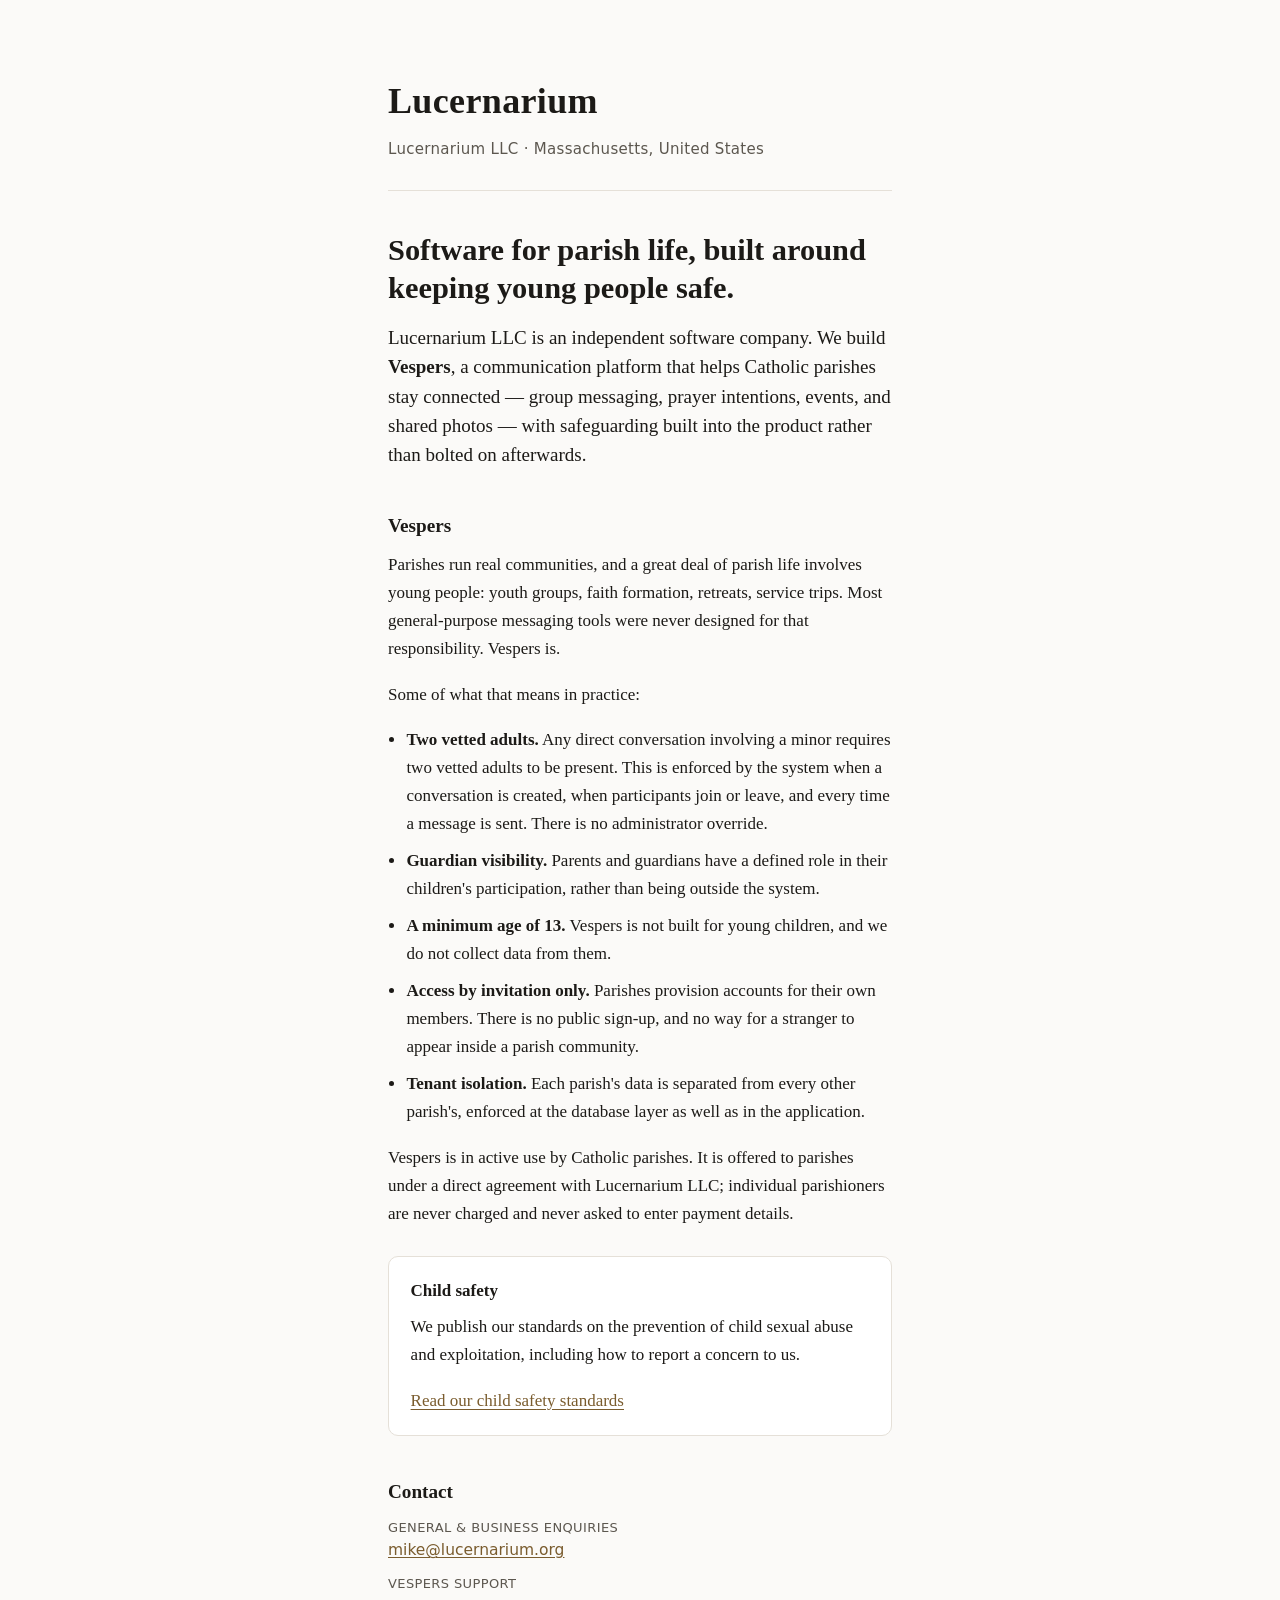
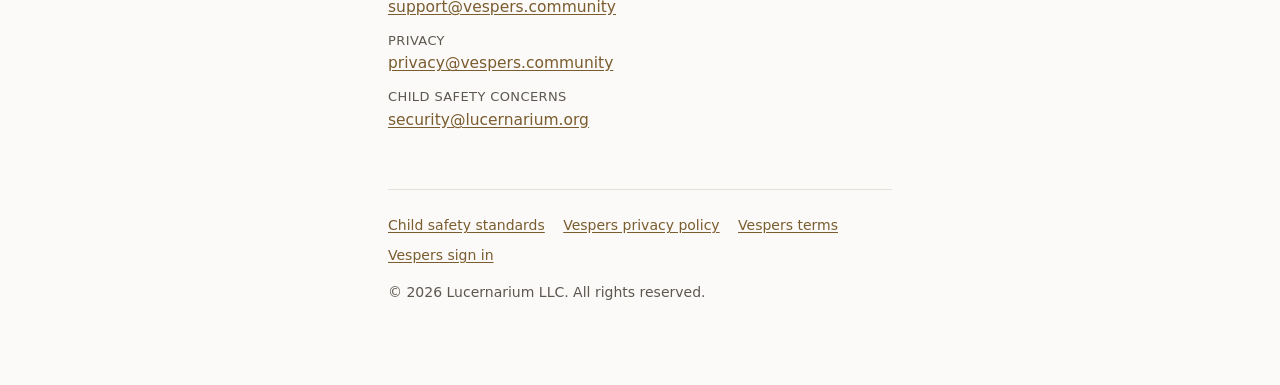
==== index.html @ a2152843 "Company site for Lucernarium LLC Static HTML, no build step. Exists to satisfy three external requir" ====
<!doctype html>
<!-- Copyright 2026 Lucernarium, LLC. All rights reserved. -->
<html lang="en">
  <head>
    <meta charset="utf-8" />
    <meta name="viewport" content="width=device-width, initial-scale=1" />
    <title>Lucernarium LLC</title>
    <meta
      name="description"
      content="Lucernarium LLC builds Vespers, a communication platform for Catholic parishes with child safety designed into its core."
    />
    <link rel="stylesheet" href="/styles.css" />
  </head>
  <body>
    <a class="skip-link" href="#main">Skip to content</a>

    <div class="wrap">
      <header class="masthead">
        <p class="wordmark"><a href="/">Lucernarium</a></p>
        <p class="entity">Lucernarium LLC &middot; Massachusetts, United States</p>
      </header>

      <main id="main">
        <h1>Software for parish life, built around keeping young people safe.</h1>

        <p class="lede">
          Lucernarium LLC is an independent software company. We build
          <strong>Vespers</strong>, a communication platform that helps Catholic
          parishes stay connected &mdash; group messaging, prayer intentions,
          events, and shared photos &mdash; with safeguarding built into the
          product rather than bolted on afterwards.
        </p>

        <h2>Vespers</h2>

        <p>
          Parishes run real communities, and a great deal of parish life involves
          young people: youth groups, faith formation, retreats, service trips.
          Most general-purpose messaging tools were never designed for that
          responsibility. Vespers is.
        </p>

        <p>Some of what that means in practice:</p>

        <ul>
          <li>
            <strong>Two vetted adults.</strong> Any direct conversation involving
            a minor requires two vetted adults to be present. This is enforced by
            the system when a conversation is created, when participants join or
            leave, and every time a message is sent. There is no administrator
            override.
          </li>
          <li>
            <strong>Guardian visibility.</strong> Parents and guardians have a
            defined role in their children's participation, rather than being
            outside the system.
          </li>
          <li>
            <strong>A minimum age of 13.</strong> Vespers is not built for young
            children, and we do not collect data from them.
          </li>
          <li>
            <strong>Access by invitation only.</strong> Parishes provision
            accounts for their own members. There is no public sign-up, and no
            way for a stranger to appear inside a parish community.
          </li>
          <li>
            <strong>Tenant isolation.</strong> Each parish's data is separated
            from every other parish's, enforced at the database layer as well as
            in the application.
          </li>
        </ul>

        <p>
          Vespers is in active use by Catholic parishes. It is offered to
          parishes under a direct agreement with Lucernarium LLC; individual
          parishioners are never charged and never asked to enter payment
          details.
        </p>

        <div class="card">
          <h3 style="margin-top: 0">Child safety</h3>
          <p>
            We publish our standards on the prevention of child sexual abuse and
            exploitation, including how to report a concern to us.
          </p>
          <p style="margin-bottom: 0">
            <a href="/child-safety/">Read our child safety standards</a>
          </p>
        </div>

        <h2>Contact</h2>

        <ul class="contact-list">
          <li>
            <span class="label">General &amp; business enquiries</span>
            <a href="mailto:mike@lucernarium.org">mike@lucernarium.org</a>
          </li>
          <li>
            <span class="label">Vespers support</span>
            <a href="mailto:support@vespers.community">support@vespers.community</a>
          </li>
          <li>
            <span class="label">Privacy</span>
            <a href="mailto:privacy@vespers.community">privacy@vespers.community</a>
          </li>
          <li>
            <span class="label">Child safety concerns</span>
            <a href="mailto:security@lucernarium.org">security@lucernarium.org</a>
          </li>
        </ul>
      </main>

      <footer class="site-footer">
        <nav aria-label="Footer">
          <a href="/child-safety/">Child safety standards</a>
          <a href="https://vespers.community/privacy">Vespers privacy policy</a>
          <a href="https://vespers.community/terms">Vespers terms</a>
          <a href="https://vespers.community">Vespers sign in</a>
        </nav>
        <p>&copy; 2026 Lucernarium LLC. All rights reserved.</p>
      </footer>
    </div>
  </body>
</html>
---- styles.css ----
/* Copyright 2026 Lucernarium, LLC. All rights reserved. */

:root {
  color-scheme: light dark;

  --bg: #fbfaf8;
  --bg-raised: #ffffff;
  --text: #1c1a17;
  --text-muted: #5c574f;
  --rule: #e5e0d8;
  --accent: #7a5c2e;
  --accent-text: #ffffff;
  --focus: #7a5c2e;

  --measure: 34rem;
  --space: 1.5rem;
}

@media (prefers-color-scheme: dark) {
  :root {
    --bg: #161513;
    --bg-raised: #1e1c19;
    --text: #ece8e1;
    --text-muted: #a8a196;
    --rule: #2e2b26;
    --accent: #d4b483;
    --accent-text: #1c1a17;
    --focus: #d4b483;
  }
}

*,
*::before,
*::after {
  box-sizing: border-box;
}

html {
  -webkit-text-size-adjust: 100%;
}

body {
  margin: 0;
  padding: 0;
  background: var(--bg);
  color: var(--text);
  font-family: ui-serif, Georgia, "Iowan Old Style", "Palatino Linotype", serif;
  font-size: 1.0625rem;
  line-height: 1.65;
  text-rendering: optimizeLegibility;
}

.skip-link {
  position: absolute;
  left: -9999px;
  top: 0;
  padding: 0.75rem 1rem;
  background: var(--accent);
  color: var(--accent-text);
  z-index: 10;
}

.skip-link:focus {
  left: 0;
}

.wrap {
  max-width: var(--measure);
  margin: 0 auto;
  padding: clamp(2rem, 6vw, 4.5rem) 1.25rem 4rem;
}

header.masthead {
  border-bottom: 1px solid var(--rule);
  padding-bottom: 1.75rem;
  margin-bottom: 2.5rem;
}

.wordmark {
  font-size: clamp(1.75rem, 5vw, 2.25rem);
  letter-spacing: 0.01em;
  margin: 0 0 0.35rem;
  font-weight: 600;
}

.wordmark a {
  color: inherit;
  text-decoration: none;
}

.entity {
  margin: 0;
  color: var(--text-muted);
  font-size: 0.9375rem;
  font-family: ui-sans-serif, system-ui, -apple-system, "Segoe UI", sans-serif;
  letter-spacing: 0.02em;
}

h1 {
  font-size: clamp(1.5rem, 4.5vw, 1.9rem);
  line-height: 1.25;
  margin: 0 0 1rem;
  font-weight: 600;
}

h2 {
  font-size: 1.2rem;
  margin: 2.75rem 0 0.75rem;
  font-weight: 600;
  line-height: 1.3;
}

h3 {
  font-size: 1.0625rem;
  margin: 1.75rem 0 0.5rem;
  font-weight: 600;
}

p {
  margin: 0 0 1.1rem;
}

.lede {
  font-size: 1.1875rem;
  line-height: 1.55;
  color: var(--text);
}

ul {
  padding-left: 1.15rem;
  margin: 0 0 1.1rem;
}

li {
  margin-bottom: 0.55rem;
}

a {
  color: var(--accent);
  text-underline-offset: 0.15em;
}

a:focus-visible,
.skip-link:focus-visible {
  outline: 2px solid var(--focus);
  outline-offset: 2px;
  border-radius: 2px;
}

.card {
  background: var(--bg-raised);
  border: 1px solid var(--rule);
  border-radius: 10px;
  padding: 1.25rem 1.35rem;
  margin: 1.75rem 0;
}

.card p:last-child,
.card ul:last-child {
  margin-bottom: 0;
}

.contact-list {
  list-style: none;
  padding: 0;
  margin: 0;
  font-family: ui-sans-serif, system-ui, -apple-system, "Segoe UI", sans-serif;
  font-size: 0.9688rem;
}

.contact-list li {
  margin-bottom: 0.6rem;
}

.contact-list .label {
  display: block;
  color: var(--text-muted);
  font-size: 0.8125rem;
  letter-spacing: 0.03em;
  text-transform: uppercase;
}

footer.site-footer {
  border-top: 1px solid var(--rule);
  margin-top: 3.5rem;
  padding-top: 1.5rem;
  color: var(--text-muted);
  font-size: 0.875rem;
  font-family: ui-sans-serif, system-ui, -apple-system, "Segoe UI", sans-serif;
}

footer.site-footer nav {
  margin-bottom: 0.85rem;
  display: flex;
  flex-wrap: wrap;
  gap: 0.4rem 1.15rem;
}

.updated {
  margin: 0;
  font-size: 0.8125rem;
}
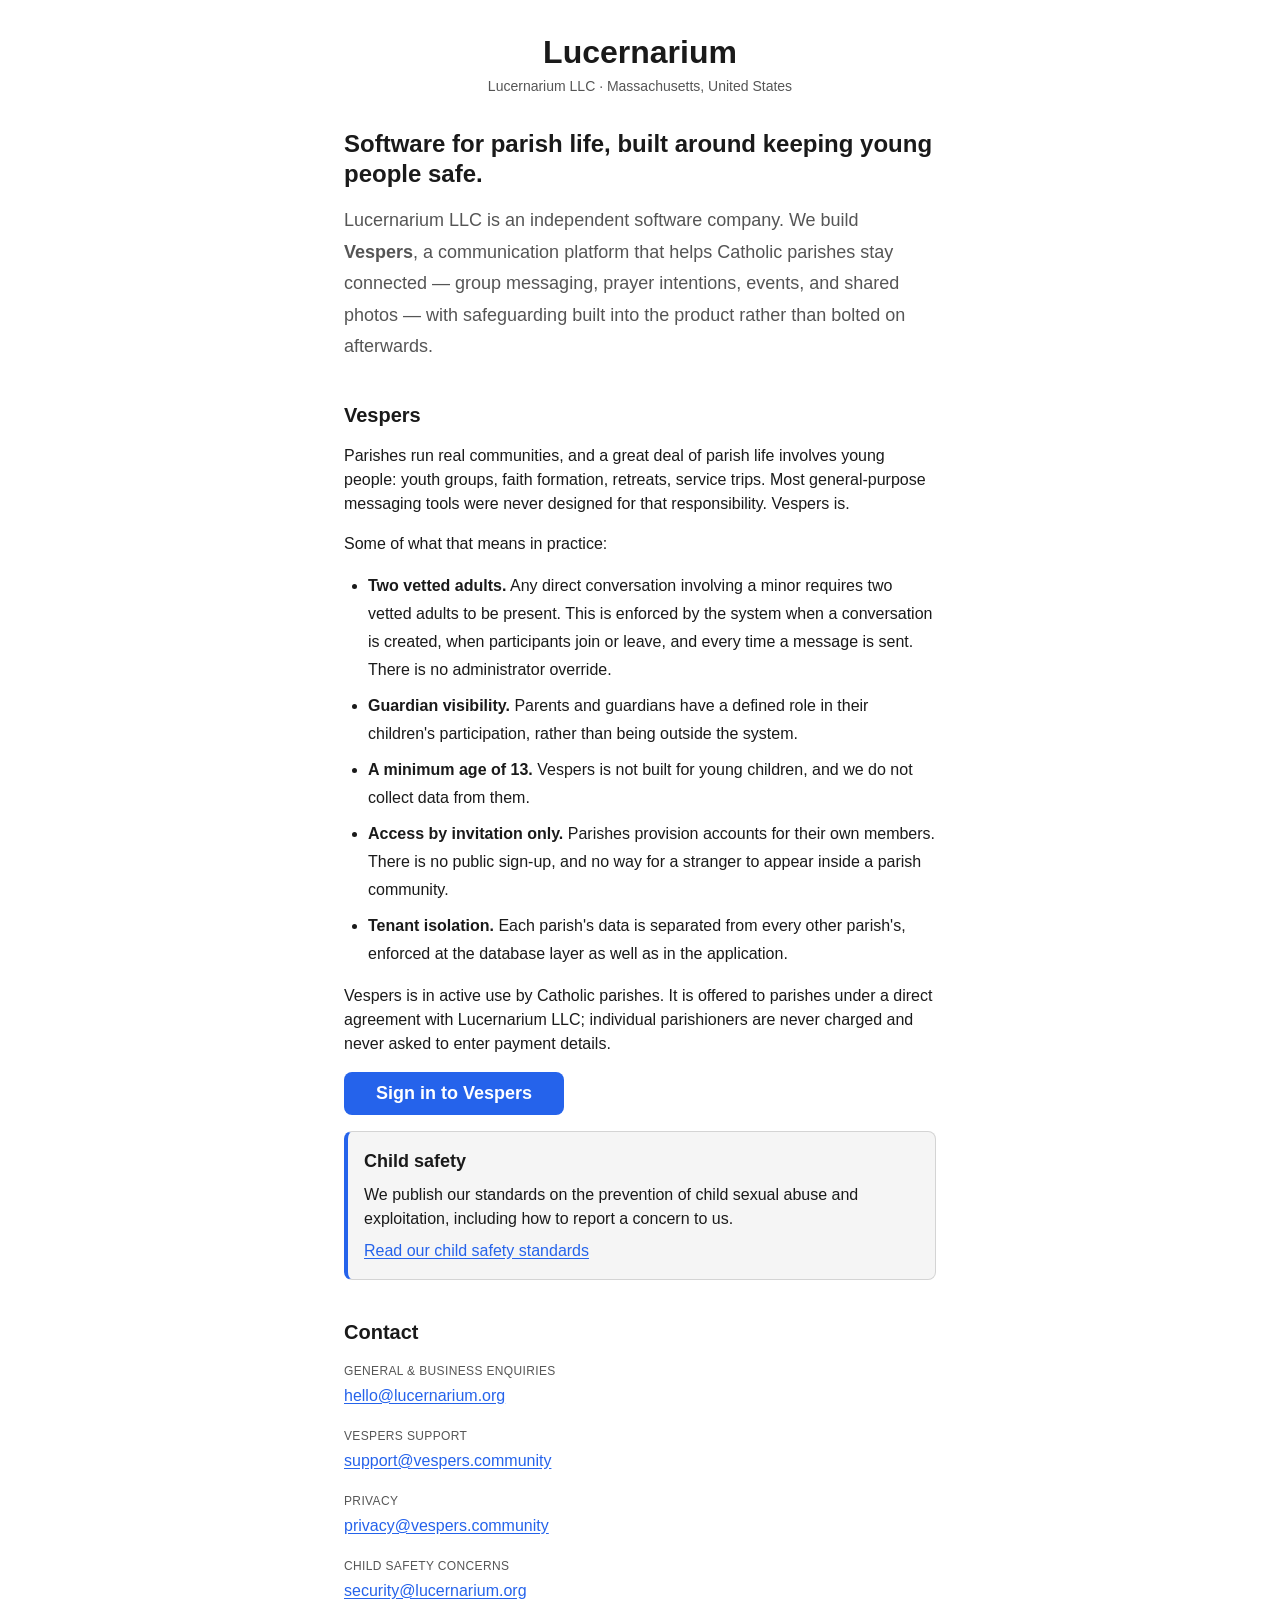
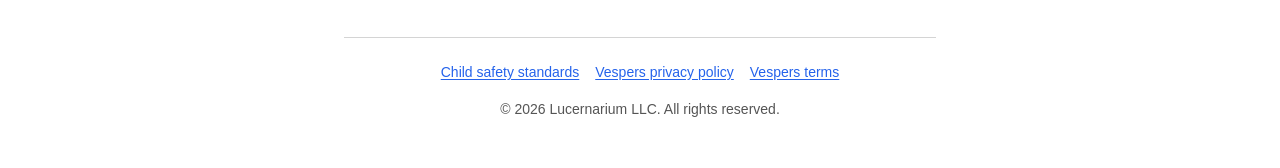
==== commit cd689ee0: "Match the Vespers visual language; hello@ for business enquiries The site was a serif one-off that s" ====
--- a/index.html
+++ b/index.html
@@ -78,15 +78,15 @@
           details.
         </p>
 
-        <div class="card">
-          <h3 style="margin-top: 0">Child safety</h3>
+        <a class="cta" href="https://vespers.community">Sign in to Vespers</a>
+
+        <div class="card card--emphasis">
+          <h3>Child safety</h3>
           <p>
             We publish our standards on the prevention of child sexual abuse and
             exploitation, including how to report a concern to us.
           </p>
-          <p style="margin-bottom: 0">
-            <a href="/child-safety/">Read our child safety standards</a>
-          </p>
+          <p><a href="/child-safety/">Read our child safety standards</a></p>
         </div>
 
         <h2>Contact</h2>
@@ -94,7 +94,7 @@
         <ul class="contact-list">
           <li>
             <span class="label">General &amp; business enquiries</span>
-            <a href="mailto:mike@lucernarium.org">mike@lucernarium.org</a>
+            <a href="mailto:hello@lucernarium.org">hello@lucernarium.org</a>
           </li>
           <li>
             <span class="label">Vespers support</span>
@@ -116,7 +116,6 @@
           <a href="/child-safety/">Child safety standards</a>
           <a href="https://vespers.community/privacy">Vespers privacy policy</a>
           <a href="https://vespers.community/terms">Vespers terms</a>
-          <a href="https://vespers.community">Vespers sign in</a>
         </nav>
         <p>&copy; 2026 Lucernarium LLC. All rights reserved.</p>
       </footer>
--- a/styles.css
+++ b/styles.css
@@ -1,31 +1,67 @@
 /* Copyright 2026 Lucernarium, LLC. All rights reserved. */
+
+/*
+  Token values are mirrored from the Vespers app's
+  `frontend/src/styles/tokens.css` so this site reads as part of the same
+  family. Names are kept identical on purpose — if the app's palette moves,
+  the diff to apply here is obvious.
+
+  The app resolves dark mode via `[data-theme="dark"]` (set by its
+  ThemeProvider). This site has no JS, so it follows the OS setting via
+  `prefers-color-scheme`, which is what an app user on the default "system"
+  theme sees anyway.
+*/
 
 :root {
   color-scheme: light dark;
 
-  --bg: #fbfaf8;
-  --bg-raised: #ffffff;
-  --text: #1c1a17;
-  --text-muted: #5c574f;
-  --rule: #e5e0d8;
-  --accent: #7a5c2e;
-  --accent-text: #ffffff;
-  --focus: #7a5c2e;
-
-  --measure: 34rem;
-  --space: 1.5rem;
+  --color-bg-primary: #ffffff;
+  --color-bg-secondary: #f5f5f5;
+  --color-text-primary: #1a1a1a;
+  --color-text-secondary: #555555;
+  --color-border: #d4d4d4;
+  --color-accent: #2563eb;
+  --color-accent-hover: #1d4ed8;
+  --color-accent-text: #ffffff;
+
+  --space-xs: 0.25rem;
+  --space-sm: 0.5rem;
+  --space-md: 1rem;
+  --space-lg: 1.5rem;
+  --space-xl: 2rem;
+  --space-2xl: 3rem;
+
+  --font-family:
+    -apple-system, BlinkMacSystemFont, "Segoe UI", Roboto, Oxygen, Ubuntu, Cantarell, "Fira Sans",
+    "Droid Sans", "Helvetica Neue", sans-serif;
+  --font-size-xs: 0.75rem;
+  --font-size-sm: 0.875rem;
+  --font-size-base: 1rem;
+  --font-size-lg: 1.125rem;
+  --font-size-xl: 1.25rem;
+  --font-size-2xl: 1.5rem;
+  --font-size-3xl: 2rem;
+  --line-height-tight: 1.25;
+  --line-height-normal: 1.5;
+  --line-height-relaxed: 1.75;
+
+  --radius-sm: 0.25rem;
+  --radius-md: 0.5rem;
+  --radius-lg: 0.75rem;
+
+  --transition-fast: 150ms ease;
 }
 
 @media (prefers-color-scheme: dark) {
   :root {
-    --bg: #161513;
-    --bg-raised: #1e1c19;
-    --text: #ece8e1;
-    --text-muted: #a8a196;
-    --rule: #2e2b26;
-    --accent: #d4b483;
-    --accent-text: #1c1a17;
-    --focus: #d4b483;
+    --color-bg-primary: #1a1a1a;
+    --color-bg-secondary: #262626;
+    --color-text-primary: #f0f0f0;
+    --color-text-secondary: #aaaaaa;
+    --color-border: #404040;
+    --color-accent: #3b82f6;
+    --color-accent-hover: #60a5fa;
+    --color-accent-text: #ffffff;
   }
 }
 
@@ -41,46 +77,52 @@
 
 body {
   margin: 0;
-  padding: 0;
-  background: var(--bg);
-  color: var(--text);
-  font-family: ui-serif, Georgia, "Iowan Old Style", "Palatino Linotype", serif;
-  font-size: 1.0625rem;
-  line-height: 1.65;
-  text-rendering: optimizeLegibility;
+  background-color: var(--color-bg-primary);
+  color: var(--color-text-primary);
+  font-family: var(--font-family);
+  font-size: var(--font-size-base);
+  line-height: var(--line-height-normal);
 }
 
 .skip-link {
   position: absolute;
   left: -9999px;
   top: 0;
-  padding: 0.75rem 1rem;
-  background: var(--accent);
-  color: var(--accent-text);
-  z-index: 10;
+  padding: var(--space-sm) var(--space-md);
+  background-color: var(--color-accent);
+  color: var(--color-accent-text);
+  border-radius: 0 0 var(--radius-md) 0;
+  z-index: 100;
 }
 
 .skip-link:focus {
   left: 0;
 }
 
+/* Mirrors `.landing` — same 40rem measure and centred column. */
 .wrap {
-  max-width: var(--measure);
+  max-width: 40rem;
   margin: 0 auto;
-  padding: clamp(2rem, 6vw, 4.5rem) 1.25rem 4rem;
+  padding: var(--space-xl) var(--space-lg) var(--space-2xl);
+  display: flex;
+  flex-direction: column;
+  gap: var(--space-xl);
+  min-height: 100vh;
 }
 
 header.masthead {
-  border-bottom: 1px solid var(--rule);
-  padding-bottom: 1.75rem;
-  margin-bottom: 2.5rem;
+  display: flex;
+  flex-direction: column;
+  align-items: center;
+  text-align: center;
+  gap: var(--space-xs);
 }
 
 .wordmark {
-  font-size: clamp(1.75rem, 5vw, 2.25rem);
-  letter-spacing: 0.01em;
-  margin: 0 0 0.35rem;
-  font-weight: 600;
+  margin: 0;
+  font-size: var(--font-size-3xl);
+  font-weight: 600;
+  line-height: var(--line-height-tight);
 }
 
 .wordmark a {
@@ -90,113 +132,150 @@
 
 .entity {
   margin: 0;
-  color: var(--text-muted);
-  font-size: 0.9375rem;
-  font-family: ui-sans-serif, system-ui, -apple-system, "Segoe UI", sans-serif;
-  letter-spacing: 0.02em;
+  color: var(--color-text-secondary);
+  font-size: var(--font-size-sm);
+}
+
+main {
+  display: flex;
+  flex-direction: column;
+  gap: var(--space-md);
 }
 
 h1 {
-  font-size: clamp(1.5rem, 4.5vw, 1.9rem);
-  line-height: 1.25;
-  margin: 0 0 1rem;
+  margin: 0;
+  font-size: var(--font-size-2xl);
+  line-height: var(--line-height-tight);
   font-weight: 600;
 }
 
 h2 {
-  font-size: 1.2rem;
-  margin: 2.75rem 0 0.75rem;
-  font-weight: 600;
-  line-height: 1.3;
+  margin: var(--space-lg) 0 0;
+  font-size: var(--font-size-xl);
+  line-height: var(--line-height-tight);
+  font-weight: 600;
 }
 
 h3 {
-  font-size: 1.0625rem;
-  margin: 1.75rem 0 0.5rem;
+  margin: 0;
+  font-size: var(--font-size-lg);
   font-weight: 600;
 }
 
 p {
-  margin: 0 0 1.1rem;
-}
-
+  margin: 0;
+}
+
+/* Mirrors `.landing__tagline`. */
 .lede {
-  font-size: 1.1875rem;
-  line-height: 1.55;
-  color: var(--text);
+  color: var(--color-text-secondary);
+  font-size: var(--font-size-lg);
+  line-height: var(--line-height-relaxed);
 }
 
 ul {
-  padding-left: 1.15rem;
-  margin: 0 0 1.1rem;
+  margin: 0;
+  padding-left: var(--space-lg);
+  display: flex;
+  flex-direction: column;
+  gap: var(--space-sm);
 }
 
 li {
-  margin-bottom: 0.55rem;
+  line-height: var(--line-height-relaxed);
 }
 
 a {
-  color: var(--accent);
+  color: var(--color-accent);
   text-underline-offset: 0.15em;
+  transition: color var(--transition-fast);
+}
+
+a:hover {
+  color: var(--color-accent-hover);
 }
 
 a:focus-visible,
 .skip-link:focus-visible {
-  outline: 2px solid var(--focus);
+  outline: 2px solid var(--color-accent);
   outline-offset: 2px;
-  border-radius: 2px;
-}
-
+  border-radius: var(--radius-sm);
+}
+
+/* Mirrors `.landing__access-note`. */
 .card {
-  background: var(--bg-raised);
-  border: 1px solid var(--rule);
-  border-radius: 10px;
-  padding: 1.25rem 1.35rem;
-  margin: 1.75rem 0;
-}
-
-.card p:last-child,
-.card ul:last-child {
-  margin-bottom: 0;
+  padding: var(--space-md);
+  background-color: var(--color-bg-secondary);
+  border: 1px solid var(--color-border);
+  border-radius: var(--radius-md);
+  display: flex;
+  flex-direction: column;
+  gap: var(--space-sm);
+}
+
+.card--emphasis {
+  border-left: 4px solid var(--color-accent);
+}
+
+/* Mirrors `.landing__cta`. */
+.cta {
+  align-self: flex-start;
+  display: inline-block;
+  padding: var(--space-sm) var(--space-xl);
+  background-color: var(--color-accent);
+  color: var(--color-accent-text);
+  border-radius: var(--radius-md);
+  font-size: var(--font-size-lg);
+  font-weight: 600;
+  text-decoration: none;
+  transition: background-color var(--transition-fast);
+}
+
+.cta:hover {
+  background-color: var(--color-accent-hover);
+  color: var(--color-accent-text);
 }
 
 .contact-list {
   list-style: none;
   padding: 0;
-  margin: 0;
-  font-family: ui-sans-serif, system-ui, -apple-system, "Segoe UI", sans-serif;
-  font-size: 0.9688rem;
-}
-
-.contact-list li {
-  margin-bottom: 0.6rem;
+  gap: var(--space-md);
 }
 
 .contact-list .label {
   display: block;
-  color: var(--text-muted);
-  font-size: 0.8125rem;
+  color: var(--color-text-secondary);
+  font-size: var(--font-size-xs);
   letter-spacing: 0.03em;
   text-transform: uppercase;
 }
 
+/* Mirrors `.landing__footer`. */
 footer.site-footer {
-  border-top: 1px solid var(--rule);
-  margin-top: 3.5rem;
-  padding-top: 1.5rem;
-  color: var(--text-muted);
-  font-size: 0.875rem;
-  font-family: ui-sans-serif, system-ui, -apple-system, "Segoe UI", sans-serif;
-}
-
+  margin-top: auto;
+  padding-top: var(--space-lg);
+  border-top: 1px solid var(--color-border);
+  display: flex;
+  flex-direction: column;
+  align-items: center;
+  gap: var(--space-md);
+  color: var(--color-text-secondary);
+  font-size: var(--font-size-sm);
+}
+
+/* Mirrors `.landing__links`. */
 footer.site-footer nav {
-  margin-bottom: 0.85rem;
   display: flex;
   flex-wrap: wrap;
-  gap: 0.4rem 1.15rem;
+  justify-content: center;
+  gap: var(--space-sm) var(--space-md);
+}
+
+footer.site-footer p {
+  margin: 0;
 }
 
 .updated {
-  margin: 0;
-  font-size: 0.8125rem;
-}
+  color: var(--color-text-secondary);
+  font-size: var(--font-size-sm);
+}
